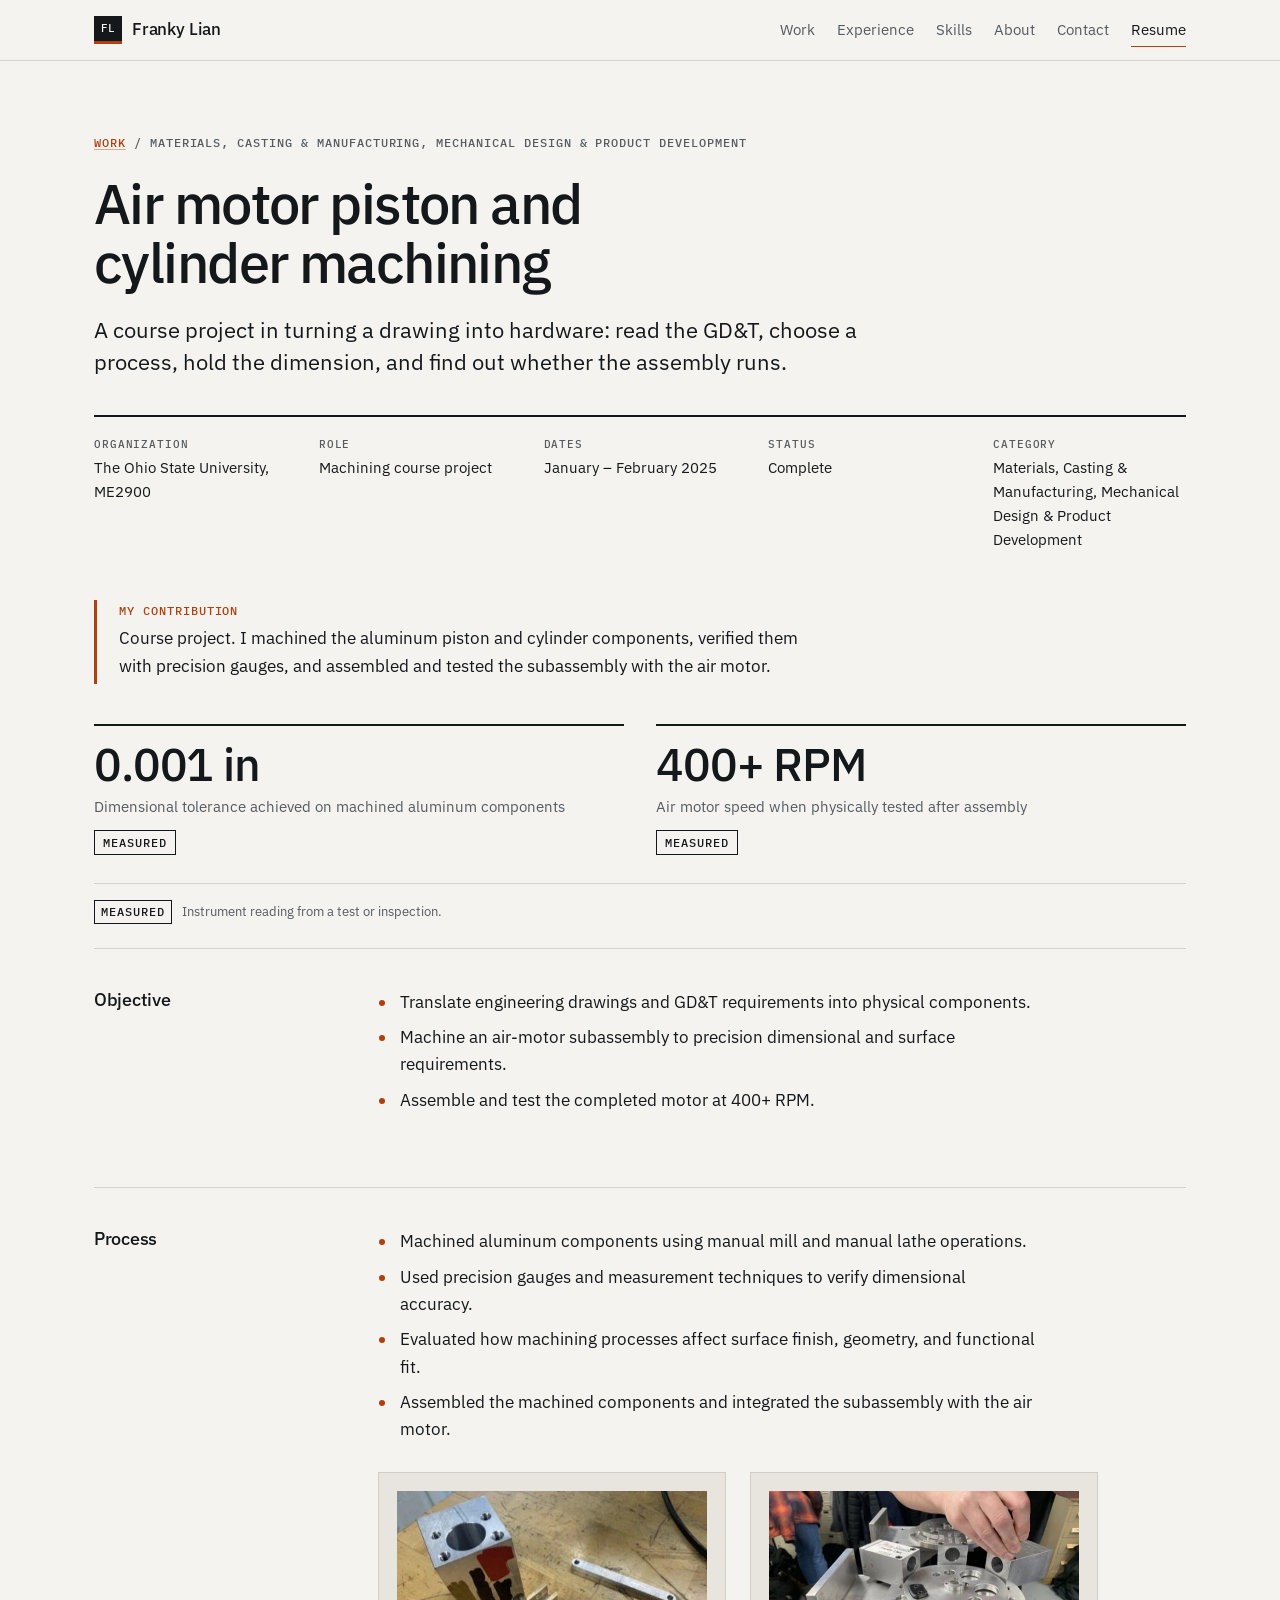
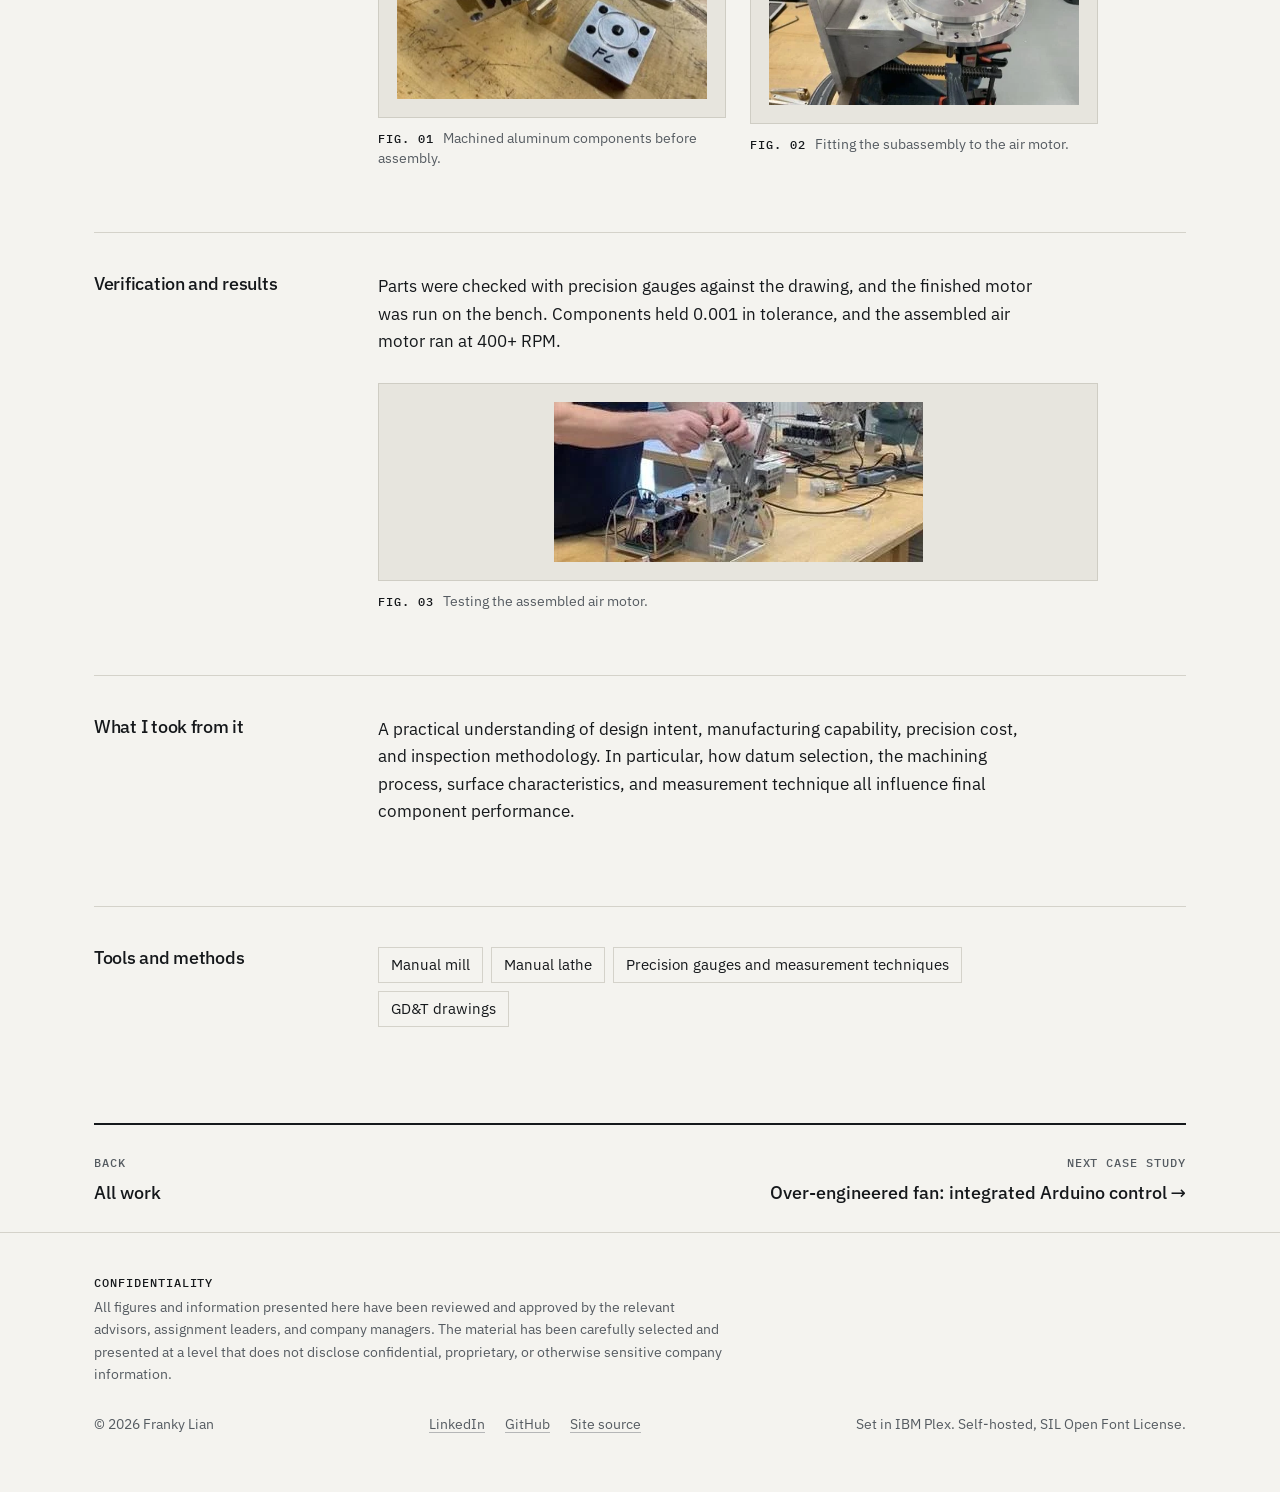
==== projects/air-motor-machining.html @ a148db57 "Build portfolio: generator, case studies, optimized figures - tools/build.py generates index, six ca" ====
<!doctype html>
<html lang="en">
<head>
<meta charset="utf-8">
<meta name="viewport" content="width=device-width, initial-scale=1">
<title>Air motor piston and cylinder machining | Franky Lian</title>
<meta name="description" content="A course project in turning a drawing into hardware: read the GD&amp;T, choose a process, hold the dimension, and find out whether the assembly runs.">
<link rel="canonical" href="https://undescribable.github.io/FrankyLian_Portfolio/projects/air-motor-machining.html">
<meta name="color-scheme" content="light dark">
<meta name="theme-color" content="#f4f3ef" media="(prefers-color-scheme: light)">
<meta name="theme-color" content="#101315" media="(prefers-color-scheme: dark)">
<meta property="og:type" content="website">
<meta property="og:site_name" content="Franky Lian">
<meta property="og:title" content="Air motor piston and cylinder machining">
<meta property="og:description" content="A course project in turning a drawing into hardware: read the GD&amp;T, choose a process, hold the dimension, and find out whether the assembly runs.">
<meta property="og:url" content="https://undescribable.github.io/FrankyLian_Portfolio/projects/air-motor-machining.html">
<meta property="og:image" content="https://undescribable.github.io/FrankyLian_Portfolio/assets/og-card.png">
<meta property="og:image:width" content="1200">
<meta property="og:image:height" content="630">
<meta property="og:image:alt" content="Franky Lian, mechanical engineering portfolio">
<meta name="twitter:card" content="summary_large_image">
<link rel="icon" href="../assets/favicon.svg" type="image/svg+xml">
<link rel="preload" href="../assets/fonts/ibm-plex-sans-latin-400-normal.woff2" as="font" type="font/woff2" crossorigin>
<link rel="preload" href="../assets/fonts/ibm-plex-sans-latin-500-normal.woff2" as="font" type="font/woff2" crossorigin>
<link rel="stylesheet" href="../assets/css/main.css">
<script type="application/ld+json">{"@context": "https://schema.org", "@type": "Person", "name": "Franky Lian", "url": "https://undescribable.github.io/FrankyLian_Portfolio/", "image": "https://undescribable.github.io/FrankyLian_Portfolio/assets/img/portrait.webp", "jobTitle": "Mechanical engineering student", "affiliation": {"@type": "CollegeOrUniversity", "name": "The Ohio State University"}, "sameAs": ["https://www.linkedin.com/in/franky-lian", "https://github.com/undescribable"]}</script>
</head>
<body>
<a class="skip" href="#main">Skip to content</a>
<header class="site-header">
  <div class="wrap bar">
    <a class="brand" href="../index.html"><span class="brand-mark" aria-hidden="true">FL</span><span>Franky Lian</span></a>
    <nav aria-label="Primary"><a href="../index.html#work">Work</a><a href="../index.html#experience">Experience</a><a href="../index.html#skills">Skills</a><a href="../index.html#about">About</a><a href="../index.html#contact">Contact</a><a class="nav-resume" href="../assets/Franky_Lian_Resume.pdf" target="_blank" rel="noopener">Resume</a></nav>
  </div>
</header>
<main id="main"><article class="case">
  <header class="case-head"><div class="wrap">
    <p class="crumbs mono"><a href="../index.html#work">Work</a> / Materials, Casting &amp; Manufacturing, Mechanical Design &amp; Product Development</p>
    <h1>Air motor piston and cylinder machining</h1>
    <p class="dek">A course project in turning a drawing into hardware: read the GD&amp;T, choose a process, hold the dimension, and find out whether the assembly runs.</p>
    <dl class="facts"><div><dt>Organization</dt><dd>The Ohio State University, ME2900</dd></div><div><dt>Role</dt><dd>Machining course project</dd></div><div><dt>Dates</dt><dd>January – February 2025</dd></div><div><dt>Status</dt><dd>Complete</dd></div><div><dt>Category</dt><dd>Materials, Casting &amp; Manufacturing, Mechanical Design &amp; Product Development</dd></div></dl>
  </div></header>
  <div class="wrap case-wrap">
    <aside class="own" aria-labelledby="own-h"><h2 id="own-h" class="mono">My contribution</h2><p>Course project. I machined the aluminum piston and cylinder components, verified them with precision gauges, and assembled and tested the subassembly with the air motor.</p></aside><section class="results-wrap" aria-labelledby="res-h"><h2 id="res-h" class="sr-only">Key results</h2><ul class="results"><li><p class="val">0.001 in</p><p class="lbl">Dimensional tolerance achieved on machined aluminum components</p><p class="kind mono kind-measured">Measured</p></li><li><p class="val">400+ RPM</p><p class="lbl">Air motor speed when physically tested after assembly</p><p class="kind mono kind-measured">Measured</p></li></ul><dl class="legend"><div><dt class="mono kind-measured">Measured</dt><dd>Instrument reading from a test or inspection.</dd></div></dl></section><section class="case-sec" aria-labelledby="objective"><h2 id="objective">Objective</h2><div class="case-body"><ul><li>Translate engineering drawings and GD&amp;T requirements into physical components.</li><li>Machine an air-motor subassembly to precision dimensional and surface requirements.</li><li>Assemble and test the completed motor at 400+ RPM.</li></ul></div></section><section class="case-sec" aria-labelledby="process"><h2 id="process">Process</h2><div class="case-body"><ul><li>Machined aluminum components using manual mill and manual lathe operations.</li><li>Used precision gauges and measurement techniques to verify dimensional accuracy.</li><li>Evaluated how machining processes affect surface finish, geometry, and functional fit.</li><li>Assembled the machined components and integrated the subassembly with the air motor.</li></ul><div class="figs figs-2"><figure class="fig" style="--w:417px"><a class="zoom" href="../assets/img/air-motor/machined-parts.webp" data-caption="Machined aluminum components before assembly." data-alt="Machined aluminum cylinder block, a thin rectangular bar, and a flanged cap marked FC on a workshop bench." aria-label="View larger: Machined aluminum components before assembly."><img src="../assets/img/air-motor/machined-parts.webp" width="417" height="280" alt="Machined aluminum cylinder block, a thin rectangular bar, and a flanged cap marked FC on a workshop bench." style="--w:417px;--h:280px" loading="lazy" decoding="async"></a><figcaption><span class="mono">FIG. 01</span> Machined aluminum components before assembly.</figcaption></figure><figure class="fig" style="--w:566px"><a class="zoom" href="../assets/img/air-motor/subassembly.webp" data-caption="Fitting the subassembly to the air motor." data-alt="Hands fitting the machined piston and cylinder subassembly onto the air motor frame." aria-label="View larger: Fitting the subassembly to the air motor."><img src="../assets/img/air-motor/subassembly.webp" width="566" height="392" alt="Hands fitting the machined piston and cylinder subassembly onto the air motor frame." style="--w:566px;--h:392px" loading="lazy" decoding="async"></a><figcaption><span class="mono">FIG. 02</span> Fitting the subassembly to the air motor.</figcaption></figure></div></div></section><section class="case-sec" aria-labelledby="verification-and-results"><h2 id="verification-and-results">Verification and results</h2><div class="case-body"><p>Parts were checked with precision gauges against the drawing, and the finished motor was run on the bench. Components held 0.001 in tolerance, and the assembled air motor ran at 400+ RPM.</p><div class="figs figs-1"><figure class="fig" style="--w:369px"><a class="zoom" href="../assets/img/air-motor/test-setup.webp" data-caption="Testing the assembled air motor." data-alt="Hands adjusting the assembled air motor on a lab bench, with wiring and instruments around it." aria-label="View larger: Testing the assembled air motor."><img src="../assets/img/air-motor/test-setup.webp" width="369" height="160" alt="Hands adjusting the assembled air motor on a lab bench, with wiring and instruments around it." style="--w:369px;--h:160px" loading="lazy" decoding="async"></a><figcaption><span class="mono">FIG. 03</span> Testing the assembled air motor.</figcaption></figure></div></div></section><section class="case-sec" aria-labelledby="what-i-took-from-it"><h2 id="what-i-took-from-it">What I took from it</h2><div class="case-body"><p>A practical understanding of design intent, manufacturing capability, precision cost, and inspection methodology. In particular, how datum selection, the machining process, surface characteristics, and measurement technique all influence final component performance.</p></div></section><section class="case-sec" aria-labelledby="tools-h"><h2 id="tools-h">Tools and methods</h2><div class="case-body"><ul class="tools"><li>Manual mill</li><li>Manual lathe</li><li>Precision gauges and measurement techniques</li><li>GD&amp;T drawings</li></ul></div></section><nav class="case-nav" aria-label="Case studies">
      <a href="../index.html#work"><span class="mono">Back</span> All work</a>
      <a href="arduino-fan.html"><span class="mono">Next case study</span> Over-engineered fan: integrated Arduino control <span aria-hidden="true">&rarr;</span></a>
    </nav>
  </div>
</article></main><footer class="site-footer">
  <div class="wrap">
    <p class="conf"><span class="mono">Confidentiality</span> All figures and information presented here have been reviewed and approved by the relevant advisors, assignment leaders, and company managers. The material has been carefully selected and presented at a level that does not disclose confidential, proprietary, or otherwise sensitive company information.</p>
    <div class="foot-row">
      <p>&copy; 2026 Franky Lian</p>
      <p class="foot-links">
        <a href="https://www.linkedin.com/in/franky-lian" rel="noopener">LinkedIn</a>
        <a href="https://github.com/undescribable" rel="noopener">GitHub</a>
        <a href="https://github.com/undescribable/FrankyLian_Portfolio" rel="noopener">Site source</a>
      </p>
      <p class="muted">Set in IBM Plex. Self-hosted, SIL Open Font License.</p>
    </div>
  </div>
</footer>
<dialog id="lightbox" aria-label="Image viewer">
  <figure>
    <img alt="">
    <figcaption></figcaption>
  </figure>
  <button type="button" class="lb-close" aria-label="Close image viewer">Close</button>
</dialog>
<script src="../assets/js/main.js" defer></script>
</body>
</html>
---- assets/css/main.css ----
/* Franky Lian portfolio. Design tokens first, then base, layout, components, pages. */

@font-face { font-family: "IBM Plex Sans"; font-style: normal; font-weight: 400; font-display: swap; src: url("../fonts/ibm-plex-sans-latin-400-normal.woff2") format("woff2"); }
@font-face { font-family: "IBM Plex Sans"; font-style: normal; font-weight: 500; font-display: swap; src: url("../fonts/ibm-plex-sans-latin-500-normal.woff2") format("woff2"); }
@font-face { font-family: "IBM Plex Sans"; font-style: normal; font-weight: 600; font-display: swap; src: url("../fonts/ibm-plex-sans-latin-600-normal.woff2") format("woff2"); }
@font-face { font-family: "IBM Plex Mono"; font-style: normal; font-weight: 400; font-display: swap; src: url("../fonts/ibm-plex-mono-latin-400-normal.woff2") format("woff2"); }
@font-face { font-family: "IBM Plex Mono"; font-style: normal; font-weight: 500; font-display: swap; src: url("../fonts/ibm-plex-mono-latin-500-normal.woff2") format("woff2"); }

:root {
  color-scheme: light dark;
  --bg: #f4f3ef;
  --surface: #faf9f6;
  --ink: #15181b;
  --muted: #555b61;
  --line: #d4d2ca;
  --accent: #b0400d;
  --accent-ink: #ffffff;
  --pass: #1b6b3a;
  --fail: #a3200f;
  /* Plates are the light "drawing sheet" behind images, in both themes. */
  --plate: #e7e5de;
  --plate-ink: #15181b;
  --plate-line: #cfcdc4;

  --sans: "IBM Plex Sans", ui-sans-serif, system-ui, -apple-system, "Segoe UI", Roboto, Helvetica, Arial, sans-serif;
  --mono: "IBM Plex Mono", ui-monospace, SFMono-Regular, Menlo, Consolas, monospace;
  --wrap: 1180px;
  --gutter: clamp(18px, 4vw, 44px);
}

@media (prefers-color-scheme: dark) {
  :root {
    --bg: #101315;
    --surface: #161a1d;
    --ink: #ecebe6;
    --muted: #a3a9ae;
    --line: #2a3035;
    --accent: #ff8f57;
    --accent-ink: #101315;
    --pass: #6fd09a;
    --fail: #ff8d7a;
  }
}

/* ---------- base ---------- */
*, *::before, *::after { box-sizing: border-box; }
html { -webkit-text-size-adjust: 100%; scroll-padding-top: 104px; }
@media (prefers-reduced-motion: no-preference) { html { scroll-behavior: smooth; } }
body {
  margin: 0;
  background: var(--bg);
  color: var(--ink);
  font-family: var(--sans);
  font-size: 1.0625rem;
  line-height: 1.6;
  -webkit-font-smoothing: antialiased;
  text-rendering: optimizeLegibility;
}
img { display: block; max-width: 100%; height: auto; }
a { color: inherit; text-decoration-color: color-mix(in srgb, currentColor 40%, transparent); text-underline-offset: 0.2em; }
a:hover { text-decoration-color: var(--accent); color: var(--accent); }
h1, h2, h3, h4 { font-weight: 500; line-height: 1.15; letter-spacing: -0.015em; margin: 0; text-wrap: balance; }
p { margin: 0 0 1em; }
ul, ol { margin: 0; padding: 0; }
:focus-visible { outline: 2px solid var(--accent); outline-offset: 3px; border-radius: 2px; }
.mono { font-family: var(--mono); font-size: 0.75rem; letter-spacing: 0.08em; text-transform: uppercase; font-weight: 500; }
.muted { color: var(--muted); }
.sr-only { position: absolute; width: 1px; height: 1px; margin: -1px; padding: 0; overflow: hidden; clip: rect(0 0 0 0); white-space: nowrap; border: 0; }
.skip { position: absolute; left: 12px; top: -60px; z-index: 100; background: var(--ink); color: var(--bg); padding: 10px 16px; text-decoration: none; }
.skip:focus { top: 12px; }
.wrap { max-width: var(--wrap); margin-inline: auto; padding-inline: var(--gutter); }

/* ---------- header ---------- */
.site-header { position: sticky; top: 0; z-index: 20; background: var(--bg); border-bottom: 1px solid var(--line); }
.bar { display: flex; flex-wrap: wrap; align-items: center; justify-content: space-between; gap: 6px 24px; min-height: 60px; padding-block: 8px; }
.brand { display: inline-flex; align-items: center; gap: 10px; font-weight: 500; text-decoration: none; letter-spacing: -0.01em; }
.brand-mark { display: inline-grid; place-items: center; width: 28px; height: 28px; background: var(--ink); color: var(--bg); font: 500 0.6875rem/1 var(--mono); letter-spacing: 0.04em; border-bottom: 3px solid var(--accent); }
.site-header nav { display: flex; flex-wrap: wrap; gap: 4px 22px; font-size: 0.9375rem; }
.site-header nav a { text-decoration: none; color: var(--muted); padding-block: 4px; }
.site-header nav a:hover { color: var(--accent); }
.site-header nav .nav-resume { color: var(--ink); border-bottom: 1px solid var(--accent); }

/* ---------- shared components ---------- */
.btn { display: inline-block; background: var(--accent); color: var(--accent-ink); padding: 12px 22px; text-decoration: none; font-weight: 500; border: 1px solid var(--accent); }
.btn:hover { color: var(--accent-ink); background: color-mix(in srgb, var(--accent) 88%, var(--ink)); }
.link { text-decoration: underline; text-decoration-color: var(--line); text-underline-offset: 0.3em; }

.section { padding-block: clamp(56px, 9vw, 112px); border-top: 1px solid var(--line); }
.sec-head { display: grid; grid-template-columns: 120px minmax(0, 1fr); gap: 8px 24px; margin-bottom: clamp(28px, 4vw, 48px); }
.sec-head h2 { font-size: clamp(1.7rem, 3.4vw, 2.5rem); }
.sec-head .idx { color: var(--accent); padding-top: 0.8em; margin: 0; }
.sec-intro { color: var(--muted); max-width: 62ch; margin: 0.8em 0 0; }
.sub-h { font-size: 1.25rem; margin: clamp(40px, 6vw, 72px) 0 12px; }

.plate { position: relative; background: var(--plate); border: 1px solid var(--plate-line); aspect-ratio: 4 / 3; overflow: hidden; color: var(--plate-ink); }
.plate img { position: absolute; inset: 0; margin: auto; width: auto; height: auto; max-width: min(90%, var(--w)); max-height: min(90%, var(--h)); }
.plate-stat { display: flex; flex-direction: column; justify-content: center; gap: 6px; padding: 8%; }
.plate-stat strong { font-size: clamp(2.8rem, 6vw, 4.6rem); font-weight: 500; letter-spacing: -0.03em; line-height: 1; }
.plate-stat .stat-label { max-width: 26ch; font-size: 0.9rem; line-height: 1.35; }
.plate-stat .mono { color: #555b61; }

.chip { display: inline-block; padding: 1px 8px; border: 1px solid var(--line); color: var(--muted); }

/* ---------- hero ---------- */
.hero { padding-block: clamp(36px, 7vw, 88px) clamp(48px, 7vw, 96px); }
.hero-grid { display: grid; grid-template-columns: minmax(0, 1fr); gap: clamp(36px, 5vw, 56px); }
@media (min-width: 1000px) { .hero-grid { grid-template-columns: minmax(0, 1fr) minmax(0, 560px); align-items: start; } }
.hero h1 { margin: 0 0 24px; }
.hero .name { display: block; color: var(--accent); margin-bottom: 18px; font-size: 0.8125rem; letter-spacing: 0.14em; }
.headline { display: block; font-size: clamp(2.3rem, 5.4vw, 4.1rem); line-height: 1.03; letter-spacing: -0.03em; font-weight: 500; }
.lede { font-size: clamp(1.05rem, 1.6vw, 1.25rem); line-height: 1.55; max-width: 56ch; color: var(--ink); }
.hero-actions { display: flex; flex-wrap: wrap; align-items: center; gap: 14px 26px; margin-top: 28px; }

/* hero inspection sheet */
.sheet { margin: 0; min-width: 0; }
.sheet-tabs { display: flex; }
.sheet-tabs button { font: 500 0.75rem/1 var(--mono); letter-spacing: 0.08em; text-transform: uppercase; padding: 11px 16px; background: transparent; color: var(--muted); border: 1px solid var(--line); border-bottom: 0; cursor: pointer; }
.sheet-tabs button + button { border-left: 0; }
.sheet-tabs button[aria-selected="true"] { background: var(--plate); color: var(--plate-ink); border-color: var(--plate-line); }
.sheet-states { background: var(--plate); color: var(--plate-ink); border: 1px solid var(--plate-line); padding: 16px; }
.state .zoom { display: grid; place-items: center; }
.state img { width: min(100%, var(--w)); height: auto; }
.state-cap { font-size: 0.8125rem; line-height: 1.45; margin: 12px 0 0; }
.tag { display: inline-block; background: var(--plate-ink); color: var(--plate); padding: 1px 7px; margin-right: 6px; }
.state + .state { margin-top: 20px; }
.sheet.js .state { display: none; margin: 0; }
.sheet.js .state.is-active { display: block; }
.titleblock { width: 100%; border-collapse: collapse; font: 400 0.75rem/1.4 var(--mono); border: 1px solid var(--line); border-top: 0; }
.titleblock th, .titleblock td { padding: 8px 12px; border-top: 1px solid var(--line); text-align: left; vertical-align: top; }
.titleblock th { width: 8.5em; color: var(--muted); font-weight: 500; letter-spacing: 0.06em; text-transform: uppercase; }
.titleblock tr.is-current th, .titleblock tr.is-current td { background: color-mix(in srgb, var(--accent) 9%, transparent); }
.badge { display: inline-block; margin-left: 6px; padding: 0 6px; border: 1px solid currentColor; font-size: 0.6875rem; letter-spacing: 0.06em; text-transform: uppercase; }
.badge.pass { color: var(--pass); }
.badge.fail { color: var(--fail); }
.sheet > figcaption { margin-top: 14px; color: var(--muted); font-size: 0.6875rem; line-height: 1.6; text-transform: none; letter-spacing: 0.02em; }
.sheet > figcaption span:first-child { color: var(--ink); text-transform: uppercase; letter-spacing: 0.08em; margin-right: 6px; }
.sheet > figcaption a { color: var(--ink); white-space: nowrap; }

/* ---------- pillars ---------- */
.pillars { list-style: none; display: grid; grid-template-columns: repeat(auto-fit, minmax(260px, 1fr)); gap: 40px 36px; }
.pillars li { border-top: 2px solid var(--ink); padding-top: 18px; }
.pillars .pn { color: var(--accent); margin-bottom: 10px; }
.pillars h3 { font-size: 1.35rem; margin-bottom: 10px; }
.pillars p { color: var(--muted); }
.plinks { display: flex; flex-direction: column; gap: 4px; margin-top: 14px; }
.plinks a { color: var(--ink); font-weight: 500; }

/* ---------- work ---------- */
.filters { display: flex; flex-wrap: wrap; gap: 8px; margin-bottom: 32px; }
.filter { font: inherit; font-size: 0.875rem; padding: 7px 14px; background: transparent; color: var(--muted); border: 1px solid var(--line); cursor: pointer; }
.filter:hover { color: var(--ink); border-color: var(--ink); }
.filter[aria-pressed="true"] { background: var(--ink); color: var(--bg); border-color: var(--ink); }
.cards { display: grid; grid-template-columns: repeat(2, minmax(0, 1fr)); gap: clamp(36px, 5vw, 64px) clamp(24px, 3vw, 40px); }
.card { position: relative; display: flex; flex-direction: column; gap: 18px; min-width: 0; }
.card[hidden] { display: none; }
.card.feature { grid-column: 1 / -1; display: grid; grid-template-columns: minmax(0, 1.15fr) minmax(0, 1fr); gap: clamp(24px, 4vw, 48px); align-items: stretch; }
.card.feature .plate { aspect-ratio: auto; min-height: 340px; }
.card.feature .card-body { align-self: center; }
.card.feature h3 { font-size: clamp(1.6rem, 3vw, 2.2rem); }
.card-top { display: flex; flex-wrap: wrap; align-items: center; gap: 8px; margin-bottom: 12px; color: var(--accent); }
.card-top .chip { color: var(--muted); }
.card h3 { font-size: 1.4rem; margin-bottom: 10px; }
.card h3 a { text-decoration: none; }
.card h3 a::after { content: ""; position: absolute; inset: 0; }
.card-sum { color: var(--muted); margin-bottom: 12px; }
.card-meta { font-size: 0.875rem; color: var(--muted); margin-bottom: 14px; }
.card-cta { color: var(--ink); margin: 0; }
.card:hover .plate { border-color: var(--ink); }
.card:hover h3 a { color: var(--accent); }
.arrow { display: inline-block; }
@media (prefers-reduced-motion: no-preference) {
  .plate { transition: border-color 0.15s; }
  .arrow { transition: transform 0.15s; }
  .card:hover .arrow { transform: translateX(4px); }
}
.team-list { list-style: none; }
.team { display: grid; grid-template-columns: 200px minmax(0, 1fr); gap: 8px 40px; padding-block: 22px; border-top: 1px solid var(--line); }
.team h4 { font-size: 1.1rem; }
.team .org { color: var(--muted); margin: 2px 0 8px; }
.team ul, .job ul, .case-body ul { padding-left: 1.1em; }
.team li, .job li, .case-body li { margin-bottom: 0.5em; padding-left: 0.2em; }
.team li::marker, .job li::marker, .case-body li::marker { color: var(--accent); }
.dates { color: var(--muted); margin: 0; padding-top: 0.35em; }

/* ---------- experience ---------- */
.timeline { list-style: none; }
.job, .edu { display: grid; grid-template-columns: 200px minmax(0, 1fr); gap: 8px 40px; padding-block: 28px; border-top: 1px solid var(--line); }
.timeline > .job:first-child { border-top: 2px solid var(--ink); }
.job h3, .edu h3 { font-size: 1.25rem; }
.org { color: var(--muted); margin: 2px 0 12px; }
.rel { display: flex; flex-wrap: wrap; gap: 6px 20px; margin: 14px 0 0; }
.rel a { font-weight: 500; }
.edu { border-top: 2px solid var(--ink); margin-top: 48px; }
.edu p:not(.dates):not(.org) { margin: 0 0 4px; }

/* ---------- skills ---------- */
.skills { display: grid; grid-template-columns: repeat(auto-fit, minmax(min(100%, 340px), 1fr)); gap: 44px 48px; }
.skill-group h3 { font-size: 1.15rem; padding-bottom: 12px; border-bottom: 2px solid var(--ink); }
.skill-group dl { margin: 0; }
.skill-group dl > div { display: grid; grid-template-columns: minmax(0, 0.9fr) minmax(0, 1.1fr); gap: 4px 16px; padding-block: 11px; border-bottom: 1px solid var(--line); }
.skill-group dt { font-weight: 500; }
.skill-group dd { margin: 0; color: var(--muted); font-size: 0.9375rem; }
.also { margin: 12px 0 0; color: var(--muted); font-size: 0.9375rem; }
.also .mono { display: block; margin-bottom: 2px; }

/* ---------- about / contact ---------- */
.about { display: grid; grid-template-columns: minmax(0, 340px) minmax(0, 1fr); gap: clamp(28px, 5vw, 64px); align-items: start; }
.portrait { aspect-ratio: 4 / 5; }
.portrait img { max-width: 100%; max-height: 100%; width: 100%; height: 100%; object-fit: cover; object-position: 50% 20%; }
.prose p { max-width: 62ch; }
.prose p:first-child { font-size: 1.15rem; }
.contact-list { list-style: none; border-top: 2px solid var(--ink); }
.contact-list li { display: grid; grid-template-columns: 140px minmax(0, 1fr); gap: 8px 24px; padding-block: 16px; border-bottom: 1px solid var(--line); font-size: 1.15rem; overflow-wrap: anywhere; }
.contact-list .mono { color: var(--muted); padding-top: 0.5em; }

/* ---------- footer ---------- */
.site-footer { border-top: 1px solid var(--line); padding-block: 40px 56px; color: var(--muted); font-size: 0.875rem; }
.conf { max-width: 80ch; }
.conf .mono { display: block; color: var(--ink); margin-bottom: 4px; }
.foot-row { display: flex; flex-wrap: wrap; justify-content: space-between; gap: 8px 32px; margin-top: 28px; }
.foot-row p { margin: 0; }
.foot-links { display: flex; flex-wrap: wrap; gap: 4px 20px; }

/* ---------- case study ---------- */
.case-head { padding-block: clamp(32px, 6vw, 72px) 8px; }
.crumbs { color: var(--muted); margin-bottom: 22px; }
.crumbs a { color: var(--accent); }
.case h1 { font-size: clamp(2.1rem, 4.8vw, 3.5rem); line-height: 1.05; letter-spacing: -0.028em; max-width: 22ch; }
.dek { font-size: clamp(1.1rem, 1.8vw, 1.35rem); line-height: 1.5; max-width: 60ch; margin: 22px 0 0; color: var(--ink); }
.facts { display: grid; grid-template-columns: repeat(auto-fit, minmax(190px, 1fr)); gap: 18px 32px; margin: 36px 0 0; padding-top: 22px; border-top: 2px solid var(--ink); }
.facts dt { font: 500 0.6875rem/1 var(--mono); letter-spacing: 0.08em; text-transform: uppercase; color: var(--muted); margin-bottom: 6px; }
.facts dd { margin: 0; font-size: 0.9375rem; }
.case-wrap { padding-bottom: 24px; }
.own { margin: 40px 0 8px; padding: 4px 0 4px 22px; border-left: 3px solid var(--accent); max-width: 72ch; }
.own h2 { color: var(--accent); margin-bottom: 8px; }
.own p { margin: 0; }
.results-wrap { margin: 40px 0 16px; }
.results { list-style: none; display: grid; grid-template-columns: repeat(auto-fit, minmax(min(100%, 230px), 1fr)); gap: 28px 32px; }
.results li { border-top: 2px solid var(--ink); padding-top: 14px; }
.val { font-size: clamp(1.9rem, 3.8vw, 2.9rem); line-height: 1.05; letter-spacing: -0.025em; font-weight: 500; margin: 0 0 8px; overflow-wrap: anywhere; }
.lbl { color: var(--muted); font-size: 0.9375rem; line-height: 1.45; margin: 0 0 10px; }
.kind { display: inline-block; margin: 0; padding: 2px 8px; border: 1px solid var(--ink); color: var(--ink); }
.kind-simulated, .kind-projected { border-style: dashed; }
.legend { display: flex; flex-wrap: wrap; gap: 8px 28px; margin: 28px 0 0; padding-top: 16px; border-top: 1px solid var(--line); font-size: 0.8125rem; color: var(--muted); }
.legend > div { display: flex; gap: 10px; align-items: baseline; }
.legend dt { padding: 1px 6px; border: 1px solid var(--ink); color: var(--ink); }
.legend dt.kind-simulated, .legend dt.kind-projected { border-style: dashed; }
.legend dd { margin: 0; }
.case-sec { display: grid; grid-template-columns: 220px minmax(0, 1fr); gap: 16px clamp(24px, 5vw, 64px); padding-block: 40px; border-top: 1px solid var(--line); margin-top: 24px; }
.case-sec > h2 { font-size: 1.15rem; align-self: start; position: sticky; top: 84px; }
.case-body { min-width: 0; max-width: 72ch; }
.case-body > p, .case-body > ul { max-width: 66ch; }
.case-body .figs, .case-body .tools { max-width: none; }
.figs { display: grid; gap: 24px; margin-top: 28px; grid-template-columns: repeat(auto-fit, minmax(min(100%, 250px), 1fr)); }
.figs-1 { grid-template-columns: minmax(0, 1fr); }
.fig { margin: 0; min-width: 0; }
.fig .zoom { display: grid; place-items: center; background: var(--plate); border: 1px solid var(--plate-line); padding: 18px; cursor: zoom-in; }
.fig .zoom:hover { border-color: var(--ink); }
.fig img { width: min(100%, var(--w)); height: auto; }
.fig figcaption { margin-top: 10px; font-size: 0.875rem; line-height: 1.45; color: var(--muted); }
.fig figcaption .mono { color: var(--ink); margin-right: 6px; }
.tools { list-style: none; display: flex; flex-wrap: wrap; gap: 8px; padding: 0 !important; }
.tools li { margin: 0 !important; padding: 5px 12px !important; border: 1px solid var(--line); font-size: 0.9375rem; }
.note { margin-top: 20px; color: var(--muted); font-size: 0.875rem; max-width: 66ch; }
.case-nav { display: grid; grid-template-columns: repeat(2, minmax(0, 1fr)); gap: 24px; margin-top: 56px; padding-top: 28px; border-top: 2px solid var(--ink); }
.case-nav a { display: block; text-decoration: none; font-size: 1.15rem; font-weight: 500; }
.case-nav a:last-child { text-align: right; }
.case-nav .mono { display: block; color: var(--muted); margin-bottom: 6px; }

/* ---------- lightbox ---------- */
#lightbox { width: 100vw; height: 100vh; max-width: 100vw; max-height: 100vh; padding: 0; border: 0; background: transparent; color: #ecebe6; }
#lightbox::backdrop { background: rgba(8, 10, 12, 0.9); }
#lightbox figure { margin: 0; height: 100%; display: flex; flex-direction: column; align-items: center; justify-content: center; gap: 14px; padding: 64px 20px 28px; }
#lightbox img { width: auto; height: auto; max-width: min(94vw, var(--lb-w, 1400px)); max-height: 76vh; background: #fff; }
#lightbox figcaption { max-width: 72ch; text-align: center; font-size: 0.9rem; line-height: 1.45; }
.lb-close { position: fixed; top: 14px; right: 14px; font: 500 0.75rem/1 var(--mono); letter-spacing: 0.08em; text-transform: uppercase; padding: 12px 16px; background: #ecebe6; color: #15181b; border: 0; cursor: pointer; }

/* ---------- small screens ---------- */
@media (max-width: 760px) {
  .sec-head { grid-template-columns: minmax(0, 1fr); }
  .sec-head .idx { padding-top: 0; }
  .cards { grid-template-columns: minmax(0, 1fr); }
  .card.feature { grid-template-columns: minmax(0, 1fr); }
  .card.feature .plate { aspect-ratio: 4 / 3; min-height: 0; }
  .job, .edu, .team { grid-template-columns: minmax(0, 1fr); gap: 4px; }
  .about { grid-template-columns: minmax(0, 1fr); }
  .portrait { max-width: 300px; }
  .contact-list li { grid-template-columns: minmax(0, 1fr); }
  .contact-list .mono { padding-top: 0; }
  .case-sec { grid-template-columns: minmax(0, 1fr); gap: 12px; }
  .case-sec > h2 { position: static; }
  .skill-group dl > div { grid-template-columns: minmax(0, 1fr); }
  .case-nav { grid-template-columns: minmax(0, 1fr); }
  .case-nav a:last-child { text-align: left; }
  .site-header nav { gap: 2px 16px; font-size: 0.875rem; }
}

@media print {
  .site-header, .filters, #lightbox, .skip { display: none; }
  body { background: #fff; color: #000; }
  .section { padding-block: 24px; }
}
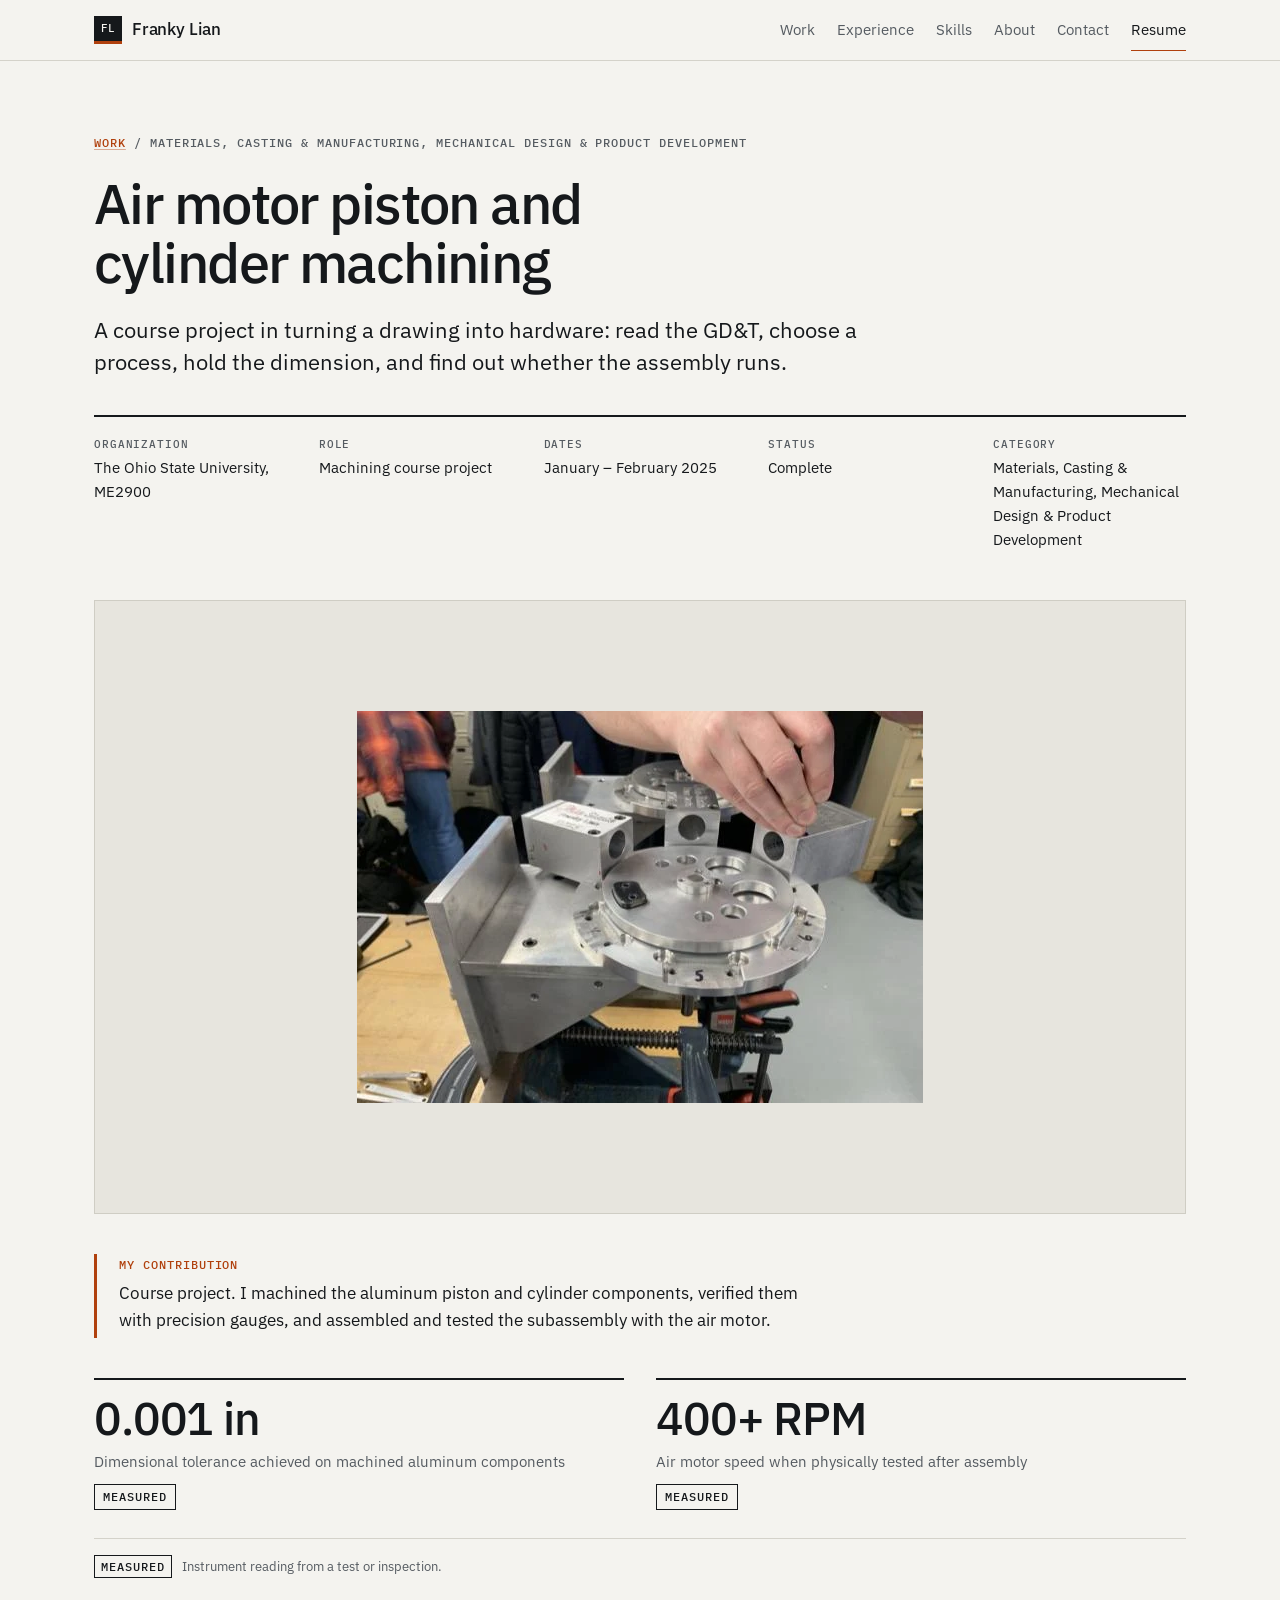
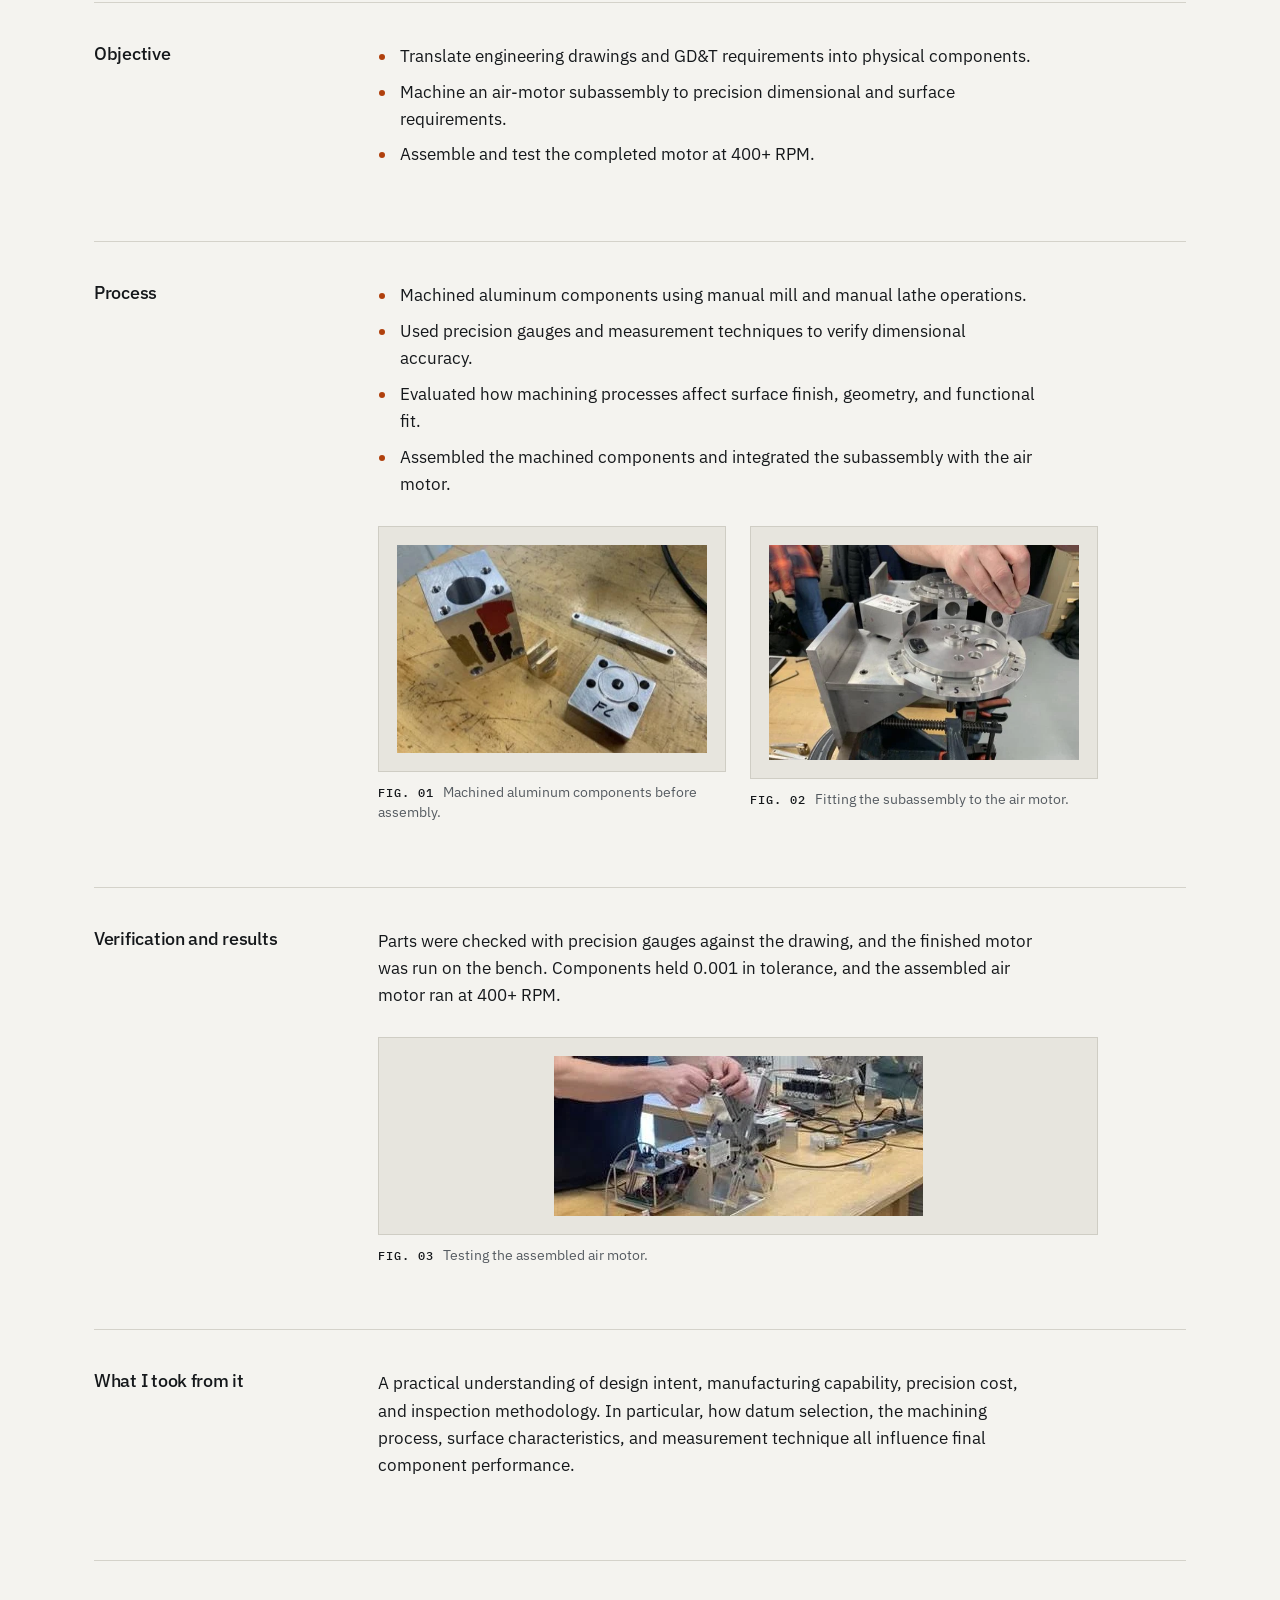
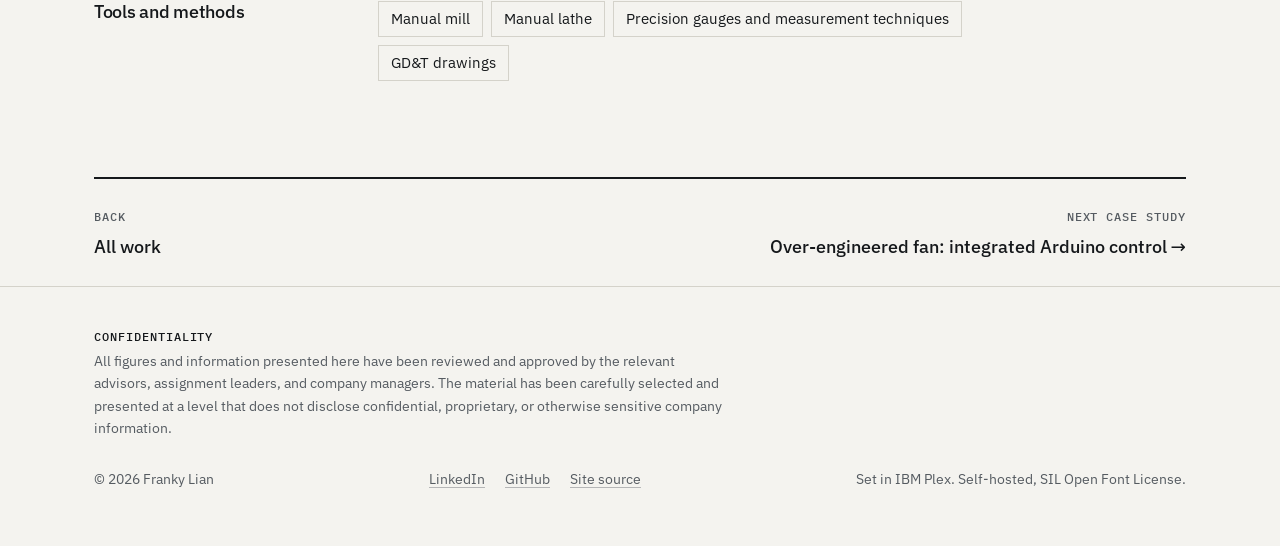
==== commit 8c6825b2: "Add technical hero image to each case study Co-Authored-By: Claude Haiku 5.5 <noreply@anthropic.com>" ====
--- a/projects/air-motor-machining.html
+++ b/projects/air-motor-machining.html
@@ -40,6 +40,7 @@
     <p class="dek">A course project in turning a drawing into hardware: read the GD&amp;T, choose a process, hold the dimension, and find out whether the assembly runs.</p>
     <dl class="facts"><div><dt>Organization</dt><dd>The Ohio State University, ME2900</dd></div><div><dt>Role</dt><dd>Machining course project</dd></div><div><dt>Dates</dt><dd>January – February 2025</dd></div><div><dt>Status</dt><dd>Complete</dd></div><div><dt>Category</dt><dd>Materials, Casting &amp; Manufacturing, Mechanical Design &amp; Product Development</dd></div></dl>
   </div></header>
+  <div class="wrap case-hero"><figure class="plate case-plate"><img src="../assets/img/air-motor/subassembly.webp" width="566" height="392" alt="Air motor piston and cylinder machining technical image" style="--w:566px;--h:392px" loading="eager" decoding="async" fetchpriority="high"></figure></div>
   <div class="wrap case-wrap">
     <aside class="own" aria-labelledby="own-h"><h2 id="own-h" class="mono">My contribution</h2><p>Course project. I machined the aluminum piston and cylinder components, verified them with precision gauges, and assembled and tested the subassembly with the air motor.</p></aside><section class="results-wrap" aria-labelledby="res-h"><h2 id="res-h" class="sr-only">Key results</h2><ul class="results"><li><p class="val">0.001 in</p><p class="lbl">Dimensional tolerance achieved on machined aluminum components</p><p class="kind mono kind-measured">Measured</p></li><li><p class="val">400+ RPM</p><p class="lbl">Air motor speed when physically tested after assembly</p><p class="kind mono kind-measured">Measured</p></li></ul><dl class="legend"><div><dt class="mono kind-measured">Measured</dt><dd>Instrument reading from a test or inspection.</dd></div></dl></section><section class="case-sec" aria-labelledby="objective"><h2 id="objective">Objective</h2><div class="case-body"><ul><li>Translate engineering drawings and GD&amp;T requirements into physical components.</li><li>Machine an air-motor subassembly to precision dimensional and surface requirements.</li><li>Assemble and test the completed motor at 400+ RPM.</li></ul></div></section><section class="case-sec" aria-labelledby="process"><h2 id="process">Process</h2><div class="case-body"><ul><li>Machined aluminum components using manual mill and manual lathe operations.</li><li>Used precision gauges and measurement techniques to verify dimensional accuracy.</li><li>Evaluated how machining processes affect surface finish, geometry, and functional fit.</li><li>Assembled the machined components and integrated the subassembly with the air motor.</li></ul><div class="figs figs-2"><figure class="fig" style="--w:417px"><a class="zoom" href="../assets/img/air-motor/machined-parts.webp" data-caption="Machined aluminum components before assembly." data-alt="Machined aluminum cylinder block, a thin rectangular bar, and a flanged cap marked FC on a workshop bench." aria-label="View larger: Machined aluminum components before assembly."><img src="../assets/img/air-motor/machined-parts.webp" width="417" height="280" alt="Machined aluminum cylinder block, a thin rectangular bar, and a flanged cap marked FC on a workshop bench." style="--w:417px;--h:280px" loading="lazy" decoding="async"></a><figcaption><span class="mono">FIG. 01</span> Machined aluminum components before assembly.</figcaption></figure><figure class="fig" style="--w:566px"><a class="zoom" href="../assets/img/air-motor/subassembly.webp" data-caption="Fitting the subassembly to the air motor." data-alt="Hands fitting the machined piston and cylinder subassembly onto the air motor frame." aria-label="View larger: Fitting the subassembly to the air motor."><img src="../assets/img/air-motor/subassembly.webp" width="566" height="392" alt="Hands fitting the machined piston and cylinder subassembly onto the air motor frame." style="--w:566px;--h:392px" loading="lazy" decoding="async"></a><figcaption><span class="mono">FIG. 02</span> Fitting the subassembly to the air motor.</figcaption></figure></div></div></section><section class="case-sec" aria-labelledby="verification-and-results"><h2 id="verification-and-results">Verification and results</h2><div class="case-body"><p>Parts were checked with precision gauges against the drawing, and the finished motor was run on the bench. Components held 0.001 in tolerance, and the assembled air motor ran at 400+ RPM.</p><div class="figs figs-1"><figure class="fig" style="--w:369px"><a class="zoom" href="../assets/img/air-motor/test-setup.webp" data-caption="Testing the assembled air motor." data-alt="Hands adjusting the assembled air motor on a lab bench, with wiring and instruments around it." aria-label="View larger: Testing the assembled air motor."><img src="../assets/img/air-motor/test-setup.webp" width="369" height="160" alt="Hands adjusting the assembled air motor on a lab bench, with wiring and instruments around it." style="--w:369px;--h:160px" loading="lazy" decoding="async"></a><figcaption><span class="mono">FIG. 03</span> Testing the assembled air motor.</figcaption></figure></div></div></section><section class="case-sec" aria-labelledby="what-i-took-from-it"><h2 id="what-i-took-from-it">What I took from it</h2><div class="case-body"><p>A practical understanding of design intent, manufacturing capability, precision cost, and inspection methodology. In particular, how datum selection, the machining process, surface characteristics, and measurement technique all influence final component performance.</p></div></section><section class="case-sec" aria-labelledby="tools-h"><h2 id="tools-h">Tools and methods</h2><div class="case-body"><ul class="tools"><li>Manual mill</li><li>Manual lathe</li><li>Precision gauges and measurement techniques</li><li>GD&amp;T drawings</li></ul></div></section><nav class="case-nav" aria-label="Case studies">
       <a href="../index.html#work"><span class="mono">Back</span> All work</a>
--- a/assets/css/main.css
+++ b/assets/css/main.css
@@ -76,7 +76,7 @@
 .brand { display: inline-flex; align-items: center; gap: 10px; font-weight: 500; text-decoration: none; letter-spacing: -0.01em; }
 .brand-mark { display: inline-grid; place-items: center; width: 28px; height: 28px; background: var(--ink); color: var(--bg); font: 500 0.6875rem/1 var(--mono); letter-spacing: 0.04em; border-bottom: 3px solid var(--accent); }
 .site-header nav { display: flex; flex-wrap: wrap; gap: 4px 22px; font-size: 0.9375rem; }
-.site-header nav a { text-decoration: none; color: var(--muted); padding-block: 4px; }
+.site-header nav a { text-decoration: none; color: var(--muted); padding-block: 8px; }
 .site-header nav a:hover { color: var(--accent); }
 .site-header nav .nav-resume { color: var(--ink); border-bottom: 1px solid var(--accent); }
 
@@ -107,14 +107,14 @@
 @media (min-width: 1000px) { .hero-grid { grid-template-columns: minmax(0, 1fr) minmax(0, 560px); align-items: start; } }
 .hero h1 { margin: 0 0 24px; }
 .hero .name { display: block; color: var(--accent); margin-bottom: 18px; font-size: 0.8125rem; letter-spacing: 0.14em; }
-.headline { display: block; font-size: clamp(2.3rem, 5.4vw, 4.1rem); line-height: 1.03; letter-spacing: -0.03em; font-weight: 500; }
-.lede { font-size: clamp(1.05rem, 1.6vw, 1.25rem); line-height: 1.55; max-width: 56ch; color: var(--ink); }
+.headline { display: block; font-size: clamp(2.2rem, 4.6vw, 3.4rem); line-height: 1.03; letter-spacing: -0.03em; font-weight: 500; }
+.lede { font-size: clamp(1.05rem, 1.4vw, 1.15rem); line-height: 1.55; max-width: 56ch; color: var(--ink); }
 .hero-actions { display: flex; flex-wrap: wrap; align-items: center; gap: 14px 26px; margin-top: 28px; }
 
 /* hero inspection sheet */
 .sheet { margin: 0; min-width: 0; }
 .sheet-tabs { display: flex; }
-.sheet-tabs button { font: 500 0.75rem/1 var(--mono); letter-spacing: 0.08em; text-transform: uppercase; padding: 11px 16px; background: transparent; color: var(--muted); border: 1px solid var(--line); border-bottom: 0; cursor: pointer; }
+.sheet-tabs button { min-height: 36px; font: 500 0.75rem/1 var(--mono); letter-spacing: 0.08em; text-transform: uppercase; padding: 11px 16px; background: transparent; color: var(--muted); border: 1px solid var(--line); border-bottom: 0; cursor: pointer; }
 .sheet-tabs button + button { border-left: 0; }
 .sheet-tabs button[aria-selected="true"] { background: var(--plate); color: var(--plate-ink); border-color: var(--plate-line); }
 .sheet-states { background: var(--plate); color: var(--plate-ink); border: 1px solid var(--plate-line); padding: 16px; }
@@ -132,7 +132,7 @@
 .badge { display: inline-block; margin-left: 6px; padding: 0 6px; border: 1px solid currentColor; font-size: 0.6875rem; letter-spacing: 0.06em; text-transform: uppercase; }
 .badge.pass { color: var(--pass); }
 .badge.fail { color: var(--fail); }
-.sheet > figcaption { margin-top: 14px; color: var(--muted); font-size: 0.6875rem; line-height: 1.6; text-transform: none; letter-spacing: 0.02em; }
+.sheet > figcaption { margin-top: 14px; color: var(--muted); font-size: 0.8125rem; line-height: 1.6; text-transform: none; letter-spacing: 0.02em; }
 .sheet > figcaption span:first-child { color: var(--ink); text-transform: uppercase; letter-spacing: 0.08em; margin-right: 6px; }
 .sheet > figcaption a { color: var(--ink); white-space: nowrap; }
 
@@ -147,7 +147,7 @@
 
 /* ---------- work ---------- */
 .filters { display: flex; flex-wrap: wrap; gap: 8px; margin-bottom: 32px; }
-.filter { font: inherit; font-size: 0.875rem; padding: 7px 14px; background: transparent; color: var(--muted); border: 1px solid var(--line); cursor: pointer; }
+.filter { font: inherit; font-size: 0.875rem; min-height: 36px; padding: 7px 14px; background: transparent; color: var(--muted); border: 1px solid var(--line); cursor: pointer; }
 .filter:hover { color: var(--ink); border-color: var(--ink); }
 .filter[aria-pressed="true"] { background: var(--ink); color: var(--bg); border-color: var(--ink); }
 .cards { display: grid; grid-template-columns: repeat(2, minmax(0, 1fr)); gap: clamp(36px, 5vw, 64px) clamp(24px, 3vw, 40px); }
@@ -300,3 +300,9 @@
   body { background: #fff; color: #000; }
   .section { padding-block: 24px; }
 }
+
+/* ---------- case hero ---------- */
+.case-hero { margin-top: clamp(24px, 4vw, 40px); }
+.case-plate { aspect-ratio: 16 / 9; margin: 0; }
+.case-plate img { max-width: 92%; max-height: 92%; }
+@media (max-width: 760px) { .case-plate { aspect-ratio: 4 / 3; } }
